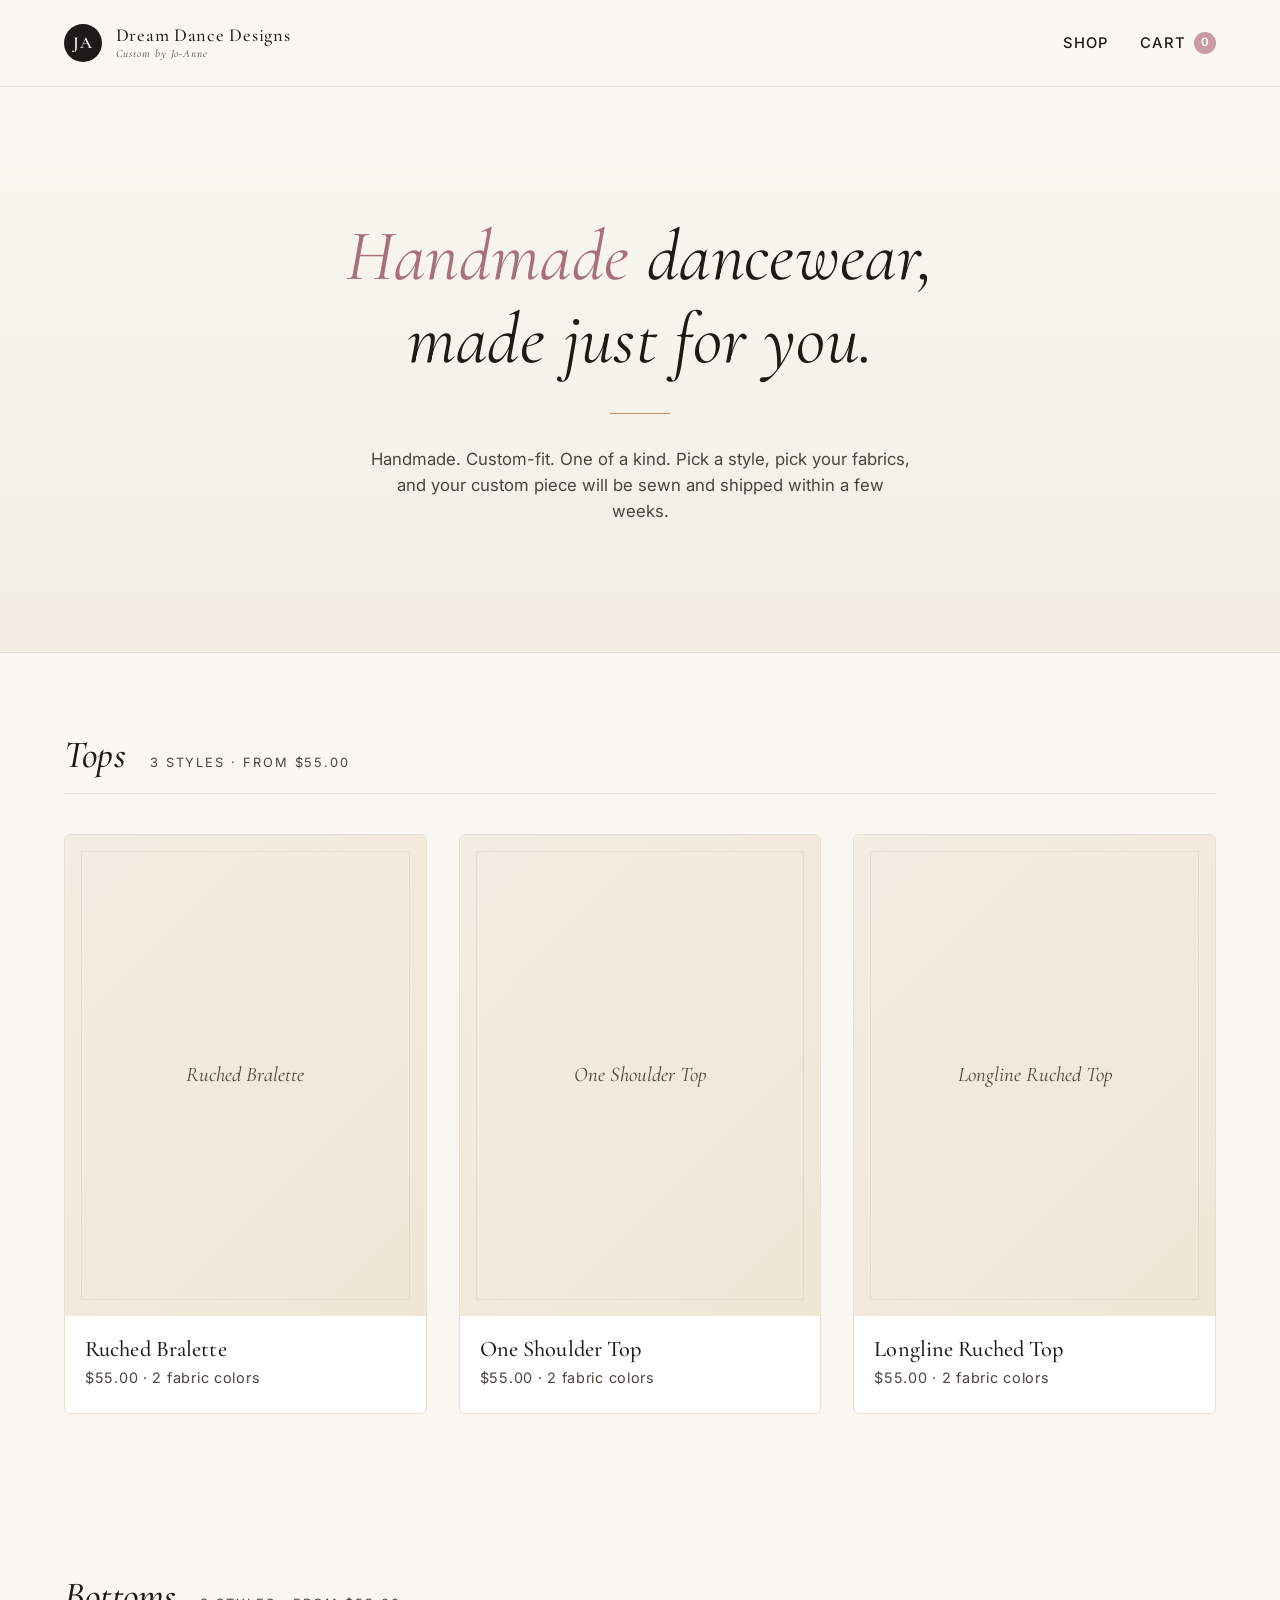
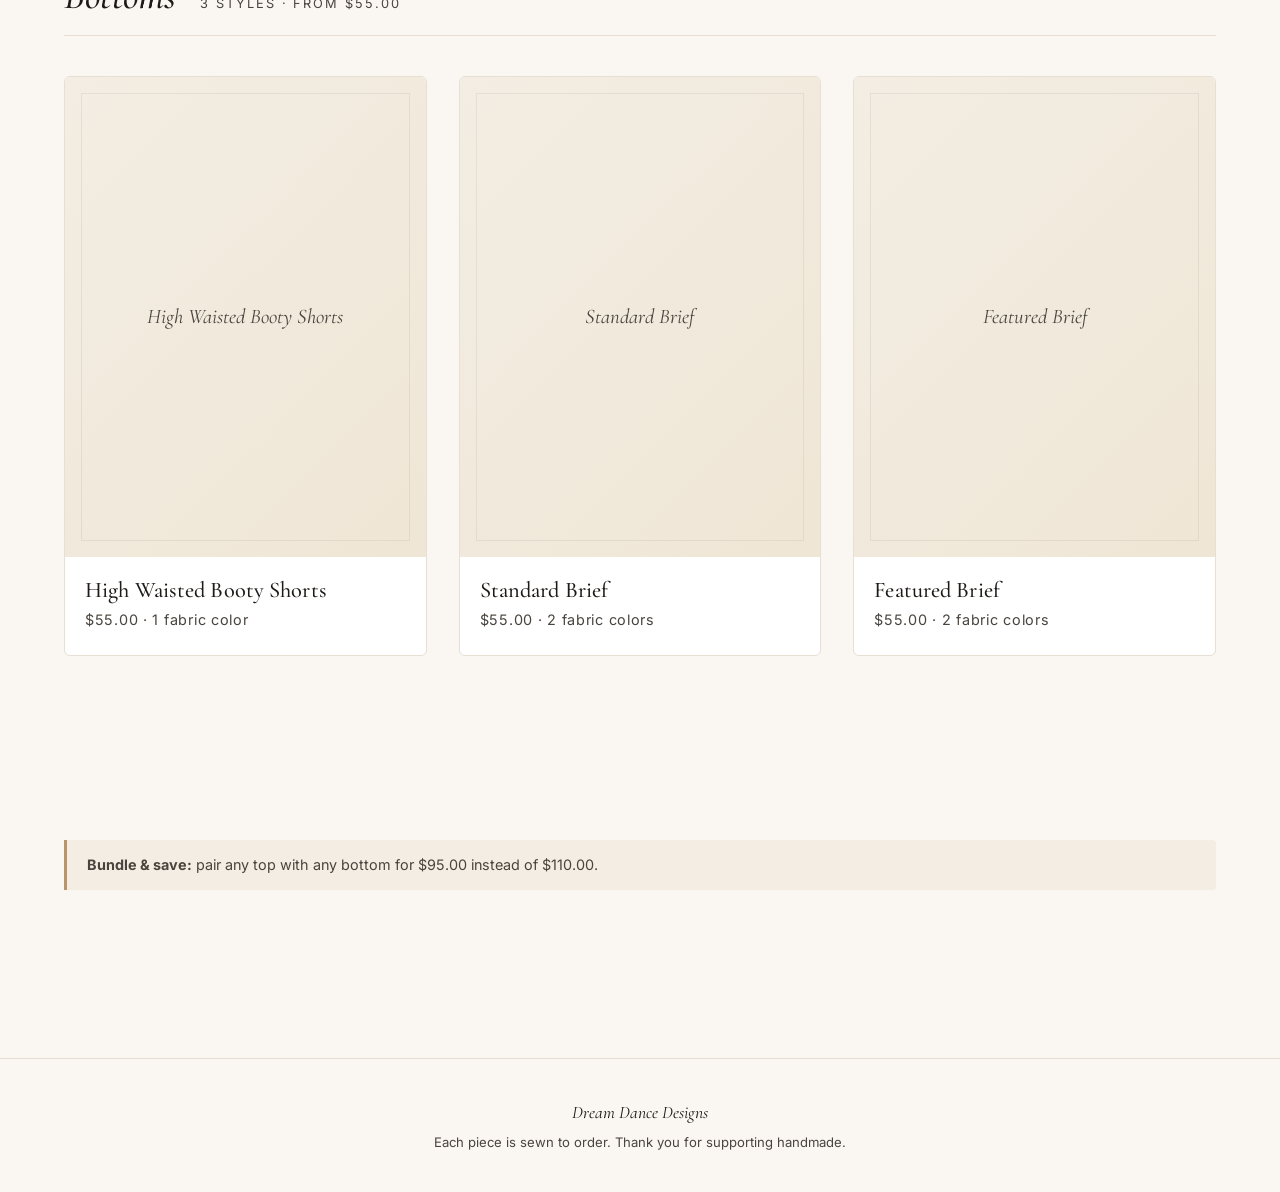
==== dancewear-site/index.html @ dc489071 "Add files via upload" ====
<!DOCTYPE html>
<html lang="en">
<head>
  <meta charset="UTF-8" />
  <meta name="viewport" content="width=device-width, initial-scale=1.0" />
  <title>Custom Dancewear by Jo-Anne</title>
  <meta name="description" content="Handmade, custom-fit dancewear. Pick your style, pick your fabrics, made to order." />
  <link rel="preconnect" href="https://fonts.googleapis.com">
  <link rel="preconnect" href="https://fonts.gstatic.com" crossorigin>
  <link href="https://fonts.googleapis.com/css2?family=Cormorant+Garamond:ital,wght@0,400;0,500;0,600;1,400&family=Inter:wght@300;400;500;600&display=swap" rel="stylesheet">
  <link rel="stylesheet" href="styles.css?v=6">
</head>
<body>
  <header class="site-header">
    <a href="#/" class="brand">
      <span class="brand-mark">JA</span>
      <span class="brand-name" id="brand-name">Custom Dancewear by Jo-Anne</span>
    </a>
    <nav>
      <a href="#/" class="nav-link">Shop</a>
      <a href="#/cart" class="nav-link cart-link">
        Cart <span class="cart-count" id="cart-count">0</span>
      </a>
    </nav>
  </header>

  <main id="app"></main>

  <footer class="site-footer">
    <p id="footer-name">Custom Dancewear by Jo-Anne</p>
    <p class="footer-note">Each piece is sewn to order. Thank you for supporting handmade.</p>
  </footer>

  <script src="data.js?v=6"></script>
  <script src="app.js?v=6"></script>
</body>
</html>
---- dancewear-site/styles.css ----
:root {
  --cream: #faf7f2;
  --cream-2: #f3ede3;
  --ink: #1d1a17;
  --ink-soft: #4a443e;
  --rose: #c89aa3;
  --rose-deep: #a8707a;
  --gold: #b8956a;
  --line: #e6dfd2;
  --shadow: 0 6px 30px rgba(40, 30, 20, 0.08);
  --shadow-hover: 0 12px 40px rgba(40, 30, 20, 0.14);
}

* { box-sizing: border-box; margin: 0; padding: 0; }

html, body {
  background: var(--cream);
  color: var(--ink);
  font-family: 'Inter', system-ui, -apple-system, sans-serif;
  font-weight: 400;
  line-height: 1.55;
  -webkit-font-smoothing: antialiased;
  scroll-behavior: smooth;
}

h1, h2, h3, h4 {
  font-family: 'Cormorant Garamond', Georgia, serif;
  font-weight: 500;
  letter-spacing: 0.005em;
  line-height: 1.15;
  color: var(--ink);
}

a { color: inherit; text-decoration: none; }
button { font-family: inherit; cursor: pointer; border: none; background: none; color: inherit; }

/* ---------- Header ---------- */
.site-header {
  display: flex;
  justify-content: space-between;
  align-items: center;
  padding: 1.5rem clamp(1.25rem, 5vw, 4rem);
  border-bottom: 1px solid var(--line);
  background: var(--cream);
  position: sticky;
  top: 0;
  z-index: 50;
  backdrop-filter: blur(6px);
}

.brand {
  display: flex;
  align-items: center;
  gap: 0.85rem;
}

.brand-mark {
  display: inline-grid;
  place-items: center;
  width: 38px;
  height: 38px;
  border-radius: 50%;
  background: var(--ink);
  color: var(--cream);
  font-family: 'Cormorant Garamond', serif;
  font-weight: 600;
  font-size: 1.05rem;
  letter-spacing: 0.05em;
}

.brand-name {
  font-family: 'Cormorant Garamond', serif;
  font-size: 1.15rem;
  font-weight: 500;
  letter-spacing: 0.04em;
  display: flex;
  flex-direction: column;
  line-height: 1.05;
}

.brand-sub {
  font-size: 0.7rem;
  font-style: italic;
  letter-spacing: 0.08em;
  color: var(--ink-soft);
  font-weight: 400;
  margin-top: 0.15rem;
}

nav { display: flex; gap: 2rem; align-items: center; }

.nav-link {
  font-size: 0.92rem;
  letter-spacing: 0.08em;
  text-transform: uppercase;
  font-weight: 500;
  position: relative;
  transition: color 0.2s;
}

.nav-link:hover { color: var(--rose-deep); }

.cart-link { display: flex; align-items: center; gap: 0.5rem; }

.cart-count {
  display: inline-grid;
  place-items: center;
  min-width: 22px;
  height: 22px;
  padding: 0 6px;
  border-radius: 11px;
  background: var(--rose);
  color: white;
  font-size: 0.72rem;
  font-weight: 600;
  letter-spacing: 0;
  text-transform: none;
}

/* ---------- Hero ---------- */
.hero {
  padding: clamp(4rem, 10vw, 8rem) clamp(1.25rem, 5vw, 4rem);
  text-align: center;
  background: linear-gradient(180deg, var(--cream) 0%, var(--cream-2) 100%);
  border-bottom: 1px solid var(--line);
}

.hero h1 {
  font-size: clamp(2.5rem, 6vw, 4.5rem);
  font-weight: 400;
  font-style: italic;
  margin-bottom: 1rem;
}

.hero h1 .accent { color: var(--rose-deep); }

.hero p {
  max-width: 540px;
  margin: 0 auto;
  color: var(--ink-soft);
  font-size: 1.05rem;
}

.hero .divider {
  display: block;
  width: 60px;
  height: 1px;
  background: var(--gold);
  margin: 2rem auto;
}

/* ---------- Collection sections ---------- */
.collection {
  padding: clamp(3rem, 7vw, 5rem) clamp(1.25rem, 5vw, 4rem);
}

.collection-head {
  display: flex;
  align-items: baseline;
  gap: 1.5rem;
  margin-bottom: 2.5rem;
  border-bottom: 1px solid var(--line);
  padding-bottom: 1rem;
}

.collection-head h2 {
  font-size: clamp(1.8rem, 3vw, 2.5rem);
  font-style: italic;
}

.collection-head .meta {
  font-size: 0.8rem;
  letter-spacing: 0.15em;
  text-transform: uppercase;
  color: var(--ink-soft);
}

.product-grid {
  display: grid;
  grid-template-columns: repeat(auto-fit, minmax(260px, 1fr));
  gap: clamp(1.25rem, 2.5vw, 2rem);
}

.product-card {
  background: white;
  border: 1px solid var(--line);
  border-radius: 6px;
  overflow: hidden;
  transition: transform 0.3s ease, box-shadow 0.3s ease;
  cursor: pointer;
  display: flex;
  flex-direction: column;
}

.product-card:hover {
  transform: translateY(-4px);
  box-shadow: var(--shadow-hover);
}

.product-thumb {
  aspect-ratio: 3 / 4;
  background: linear-gradient(135deg, var(--cream-2) 0%, #efe6d5 100%);
  display: grid;
  place-items: center;
  color: var(--ink-soft);
  font-family: 'Cormorant Garamond', serif;
  font-style: italic;
  font-size: 1.3rem;
  position: relative;
  overflow: hidden;
}

.product-thumb img {
  width: 100%; height: 100%; object-fit: cover;
}

.product-thumb::after {
  content: "";
  position: absolute;
  inset: 1rem;
  border: 1px solid rgba(0,0,0,0.06);
  pointer-events: none;
}

.product-info {
  padding: 1.25rem 1.25rem 1.5rem;
}

.product-info h3 {
  font-size: 1.4rem;
  margin-bottom: 0.35rem;
}

.product-info .price {
  font-size: 0.9rem;
  letter-spacing: 0.05em;
  color: var(--ink-soft);
}

/* ---------- Product detail page ---------- */
.product-detail {
  padding: clamp(2rem, 5vw, 4rem) clamp(1.25rem, 5vw, 4rem);
  display: grid;
  grid-template-columns: minmax(0, 1fr) minmax(0, 1.2fr);
  gap: clamp(2rem, 4vw, 4rem);
  max-width: 1400px;
  margin: 0 auto;
}

@media (max-width: 820px) {
  .product-detail { grid-template-columns: 1fr; }
}

.back-link {
  display: inline-flex;
  align-items: center;
  gap: 0.4rem;
  font-size: 0.85rem;
  letter-spacing: 0.1em;
  text-transform: uppercase;
  color: var(--ink-soft);
  margin-bottom: 1.5rem;
  transition: color 0.2s;
}

.back-link:hover { color: var(--rose-deep); }

.detail-image {
  aspect-ratio: 3 / 4;
  background: linear-gradient(135deg, var(--cream-2) 0%, #efe6d5 100%);
  border-radius: 6px;
  display: grid;
  place-items: center;
  color: var(--ink-soft);
  font-family: 'Cormorant Garamond', serif;
  font-style: italic;
  font-size: 1.5rem;
  position: relative;
  overflow: hidden;
  border: 1px solid var(--line);
}

.detail-image img { width: 100%; height: 100%; object-fit: cover; }

.detail-image::after {
  content: "";
  position: absolute;
  inset: 1.5rem;
  border: 1px solid rgba(0,0,0,0.06);
  pointer-events: none;
}

.detail-info h1 {
  font-size: clamp(2rem, 4vw, 3rem);
  font-style: italic;
  margin-bottom: 0.5rem;
}

.detail-info .price-line {
  font-size: 1rem;
  color: var(--ink-soft);
  margin-bottom: 1.5rem;
  padding-bottom: 1.5rem;
  border-bottom: 1px solid var(--line);
}

.detail-info .desc {
  color: var(--ink-soft);
  margin-bottom: 2rem;
  font-size: 0.98rem;
}

/* ---------- Fabric picker ---------- */
.picker-section {
  margin-bottom: 2rem;
}

.picker-label {
  display: flex;
  justify-content: space-between;
  align-items: baseline;
  margin-bottom: 0.75rem;
}

.picker-label h4 {
  font-size: 1.2rem;
  font-style: italic;
}

.picker-label .selected {
  font-size: 0.85rem;
  color: var(--rose-deep);
  font-weight: 500;
}

.texture-tabs {
  display: flex;
  gap: 0.5rem;
  margin-bottom: 1rem;
  flex-wrap: wrap;
}

.texture-tab {
  padding: 0.5rem 1rem;
  border: 1px solid var(--line);
  border-radius: 999px;
  font-size: 0.82rem;
  letter-spacing: 0.05em;
  color: var(--ink-soft);
  background: white;
  transition: all 0.2s;
}

.texture-tab:hover { border-color: var(--rose); color: var(--ink); }

.texture-tab.active {
  background: var(--ink);
  color: var(--cream);
  border-color: var(--ink);
}

.texture-note {
  font-size: 0.82rem;
  color: var(--ink-soft);
  font-style: italic;
  margin-bottom: 1rem;
}

.swatch-grid {
  display: grid;
  grid-template-columns: repeat(auto-fill, minmax(56px, 1fr));
  gap: 0.5rem;
}

.swatch {
  aspect-ratio: 1;
  border-radius: 4px;
  cursor: pointer;
  position: relative;
  border: 2px solid transparent;
  transition: transform 0.15s, border-color 0.15s;
  background-size: cover;
  background-position: center;
  box-shadow: inset 0 0 0 1px rgba(0,0,0,0.06);
}

.swatch:hover { transform: scale(1.08); }

.swatch.selected {
  border-color: var(--ink);
  transform: scale(1.05);
}

.swatch.selected::after {
  content: "✓";
  position: absolute;
  inset: 0;
  display: grid;
  place-items: center;
  color: white;
  text-shadow: 0 1px 3px rgba(0,0,0,0.4);
  font-weight: 700;
  font-size: 1rem;
}

/* sparkle/ribbed visual hint */
.swatch.sparkle {
  background-image:
    radial-gradient(rgba(255,255,255,0.4) 1px, transparent 1.5px),
    radial-gradient(rgba(255,255,255,0.25) 1px, transparent 1.5px);
  background-size: 6px 6px, 9px 9px;
  background-position: 0 0, 3px 3px;
}

.swatch.ribbed {
  background-image: repeating-linear-gradient(
    90deg,
    rgba(0,0,0,0.08) 0,
    rgba(0,0,0,0.08) 1px,
    transparent 1px,
    transparent 4px
  );
}

.swatch-tooltip {
  position: fixed;
  background: var(--ink);
  color: var(--cream);
  font-size: 0.75rem;
  padding: 0.35rem 0.6rem;
  border-radius: 4px;
  pointer-events: none;
  z-index: 100;
  white-space: nowrap;
  opacity: 0;
  transition: opacity 0.15s;
}

/* ---------- Add to cart button ---------- */
.add-to-cart {
  width: 100%;
  padding: 1.1rem 1.5rem;
  background: var(--ink);
  color: var(--cream);
  font-size: 0.9rem;
  letter-spacing: 0.15em;
  text-transform: uppercase;
  font-weight: 500;
  border-radius: 4px;
  margin-top: 1rem;
  transition: background 0.2s, transform 0.1s;
}

.add-to-cart:hover { background: var(--rose-deep); }
.add-to-cart:active { transform: scale(0.99); }
.add-to-cart:disabled {
  background: var(--line);
  color: var(--ink-soft);
  cursor: not-allowed;
}

/* ---------- Cart page ---------- */
.cart-page {
  padding: clamp(2rem, 5vw, 4rem) clamp(1.25rem, 5vw, 4rem);
  max-width: 900px;
  margin: 0 auto;
}

.cart-page h1 {
  font-size: clamp(2rem, 4vw, 3rem);
  font-style: italic;
  margin-bottom: 0.5rem;
}

.cart-page > p.lead {
  color: var(--ink-soft);
  margin-bottom: 2.5rem;
  padding-bottom: 2rem;
  border-bottom: 1px solid var(--line);
}

.cart-item {
  display: grid;
  grid-template-columns: 80px 1fr auto;
  gap: 1.25rem;
  padding: 1.25rem 0;
  border-bottom: 1px solid var(--line);
  align-items: center;
}

.cart-item-thumb {
  width: 80px; aspect-ratio: 3/4;
  background: var(--cream-2);
  border-radius: 4px;
  display: grid; place-items: center;
  font-family: 'Cormorant Garamond', serif;
  font-style: italic;
  color: var(--ink-soft);
  font-size: 0.9rem;
  text-align: center;
  padding: 0.5rem;
}

.cart-item-info h4 {
  font-size: 1.2rem;
  font-style: italic;
  margin-bottom: 0.35rem;
}

.cart-item-info .details {
  font-size: 0.85rem;
  color: var(--ink-soft);
  line-height: 1.5;
}

.cart-item-info .details strong { color: var(--ink); font-weight: 500; }

.cart-item-actions {
  display: flex;
  flex-direction: column;
  align-items: flex-end;
  gap: 0.5rem;
}

.cart-item-price {
  font-size: 1rem;
  font-weight: 500;
}

.cart-item-remove {
  font-size: 0.78rem;
  color: var(--ink-soft);
  text-transform: uppercase;
  letter-spacing: 0.1em;
  transition: color 0.2s;
}

.cart-item-remove:hover { color: var(--rose-deep); }

.bundle-note {
  background: var(--cream-2);
  border-left: 3px solid var(--gold);
  padding: 0.85rem 1.25rem;
  margin: 1.5rem 0;
  font-size: 0.9rem;
  color: var(--ink-soft);
  border-radius: 0 4px 4px 0;
}

.cart-totals {
  margin: 2rem 0;
  padding-top: 1.5rem;
  border-top: 2px solid var(--ink);
}

.cart-totals .row {
  display: flex;
  justify-content: space-between;
  padding: 0.5rem 0;
  font-size: 0.95rem;
  color: var(--ink-soft);
}

.cart-totals .row.total {
  font-size: 1.4rem;
  color: var(--ink);
  font-weight: 500;
  margin-top: 0.5rem;
  padding-top: 1rem;
  border-top: 1px solid var(--line);
}

.empty-cart {
  text-align: center;
  padding: 4rem 1rem;
  color: var(--ink-soft);
}

.empty-cart h2 {
  font-style: italic;
  margin-bottom: 1rem;
}

.empty-cart a {
  color: var(--rose-deep);
  font-weight: 500;
  text-decoration: underline;
}

/* ---------- Checkout sections (customer form + payment) ---------- */
.checkout-section {
  margin-top: 2.5rem;
  padding: 2rem;
  background: white;
  border: 1px solid var(--line);
  border-radius: 6px;
}

.checkout-section h2 {
  font-size: 1.6rem;
  font-style: italic;
  margin-bottom: 0.5rem;
}

.pay-note {
  color: var(--ink-soft);
  font-size: 0.92rem;
  margin-bottom: 1.5rem;
}

.form-grid {
  display: grid;
  grid-template-columns: 1fr 1fr;
  gap: 1rem;
}

@media (max-width: 600px) { .form-grid { grid-template-columns: 1fr; } }

.field { display: flex; flex-direction: column; gap: 0.35rem; }
.field.full { grid-column: 1 / -1; }
.field span {
  font-size: 0.78rem;
  letter-spacing: 0.1em;
  text-transform: uppercase;
  color: var(--ink-soft);
  font-weight: 500;
}
.field input, .field textarea {
  font-family: inherit;
  font-size: 0.95rem;
  padding: 0.7rem 0.85rem;
  border: 1px solid var(--line);
  border-radius: 4px;
  background: var(--cream);
  color: var(--ink);
  resize: vertical;
  transition: border-color 0.2s;
}
.field input:focus, .field textarea:focus {
  outline: none;
  border-color: var(--rose);
}

.field input.invalid, .field textarea.invalid {
  border-color: #c8483a;
  background: #fdf3f1;
}

/* ---------- Size chart ---------- */
.size-chart {
  margin-top: 1rem;
  background: white;
  border: 1px solid var(--line);
  border-radius: 6px;
  overflow: hidden;
}
.size-chart > summary {
  list-style: none;
  cursor: pointer;
  padding: 1rem 1.25rem;
  display: flex;
  justify-content: space-between;
  align-items: baseline;
  font-family: 'Cormorant Garamond', serif;
  font-style: italic;
  font-size: 1.15rem;
  transition: background 0.15s;
  user-select: none;
}
.size-chart > summary::-webkit-details-marker { display: none; }
.size-chart > summary::after {
  content: "+";
  font-size: 1.4rem;
  color: var(--ink-soft);
  font-style: normal;
  transition: transform 0.2s;
  margin-left: 0.5rem;
}
.size-chart[open] > summary::after { content: "−"; }
.size-chart > summary:hover { background: var(--cream-2); }
.size-chart .size-hint {
  font-size: 0.78rem;
  letter-spacing: 0.08em;
  text-transform: uppercase;
  font-family: 'Inter', sans-serif;
  font-style: normal;
  color: var(--ink-soft);
  margin-right: auto;
  margin-left: 1rem;
}
.size-chart-body {
  padding: 0.5rem 1.25rem 1.25rem;
  border-top: 1px solid var(--line);
}
.size-section {
  font-family: 'Cormorant Garamond', serif;
  font-style: italic;
  font-size: 1.05rem;
  margin: 1rem 0 0.5rem;
  color: var(--ink);
}
.size-table-wrap { overflow-x: auto; }
.size-table {
  width: 100%;
  border-collapse: collapse;
  font-size: 0.85rem;
}
.size-table th, .size-table td {
  padding: 0.5rem 0.6rem;
  text-align: left;
  border-bottom: 1px solid var(--line);
}
.size-table thead th {
  font-size: 0.72rem;
  letter-spacing: 0.1em;
  text-transform: uppercase;
  color: var(--ink-soft);
  font-weight: 500;
  background: var(--cream-2);
}
.size-table tbody th {
  font-weight: 500;
  color: var(--ink);
  white-space: nowrap;
}
.size-table tbody td {
  color: var(--ink-soft);
}
.size-note {
  margin-top: 0.85rem;
  font-size: 0.82rem;
  color: var(--ink-soft);
  font-style: italic;
}

.pay-card {
  display: block;
  padding: 1.5rem;
  border: 1px solid var(--line);
  border-radius: 4px;
  background: var(--cream);
  text-align: center;
  transition: border-color 0.2s, transform 0.2s;
}

.pay-card:hover {
  border-color: var(--rose);
  transform: translateY(-2px);
}

.pay-card.solo { max-width: 100%; margin-bottom: 1.5rem; }

.pay-card .label {
  font-size: 0.78rem;
  letter-spacing: 0.15em;
  text-transform: uppercase;
  color: var(--ink-soft);
  margin-bottom: 0.5rem;
}

.pay-card .handle {
  font-family: 'Cormorant Garamond', serif;
  font-size: 1.5rem;
  font-style: italic;
}

.pay-card .amount {
  font-size: 1rem;
  color: var(--rose-deep);
  margin-top: 0.5rem;
  font-weight: 500;
}

.confirm-box {
  display: flex;
  gap: 0.85rem;
  align-items: flex-start;
  padding: 1rem 1.25rem;
  background: var(--cream-2);
  border: 1px solid var(--line);
  border-radius: 4px;
  margin-bottom: 1.25rem;
  cursor: pointer;
  font-size: 0.95rem;
  transition: border-color 0.2s, background 0.2s;
}

.confirm-box:hover { border-color: var(--rose); }
.confirm-box input { margin-top: 0.25rem; width: 18px; height: 18px; accent-color: var(--rose-deep); flex-shrink: 0; }
.confirm-box strong { color: var(--ink); font-weight: 600; }

.contact-line {
  margin-top: 1rem;
  font-size: 0.88rem;
  color: var(--ink-soft);
  text-align: center;
}

.contact-line a { color: var(--rose-deep); text-decoration: underline; }

/* ---------- Receipt page ---------- */
.receipt-banner {
  text-align: center;
  padding: 2rem 1rem 2.5rem;
  border-bottom: 1px solid var(--line);
  margin-bottom: 2rem;
}

.receipt-banner .check {
  display: inline-grid;
  place-items: center;
  width: 56px; height: 56px;
  border-radius: 50%;
  background: var(--rose);
  color: white;
  font-size: 1.8rem;
  margin: 0 auto 1rem;
}

.receipt-banner h1 {
  font-size: clamp(2rem, 4vw, 3rem);
  font-style: italic;
  margin-bottom: 0.5rem;
}

.receipt-banner .lead {
  color: var(--ink-soft);
}

.order-meta {
  display: grid;
  grid-template-columns: 1fr 1fr;
  gap: 1rem;
  margin-bottom: 2rem;
  padding: 1.25rem 1.5rem;
  background: var(--cream-2);
  border-radius: 6px;
}

.order-meta > div { display: flex; flex-direction: column; gap: 0.25rem; }
.order-meta .label {
  font-size: 0.72rem;
  letter-spacing: 0.15em;
  text-transform: uppercase;
  color: var(--ink-soft);
}
.order-meta .value {
  font-size: 1rem;
  color: var(--ink);
  font-weight: 500;
}
.mono { font-family: ui-monospace, 'SF Mono', Menlo, monospace; letter-spacing: 0.02em; }

.receipt-section {
  margin-bottom: 2rem;
  padding: 1.5rem 0;
  border-bottom: 1px solid var(--line);
}
.receipt-section h2 {
  font-size: 1.4rem;
  font-style: italic;
  margin-bottom: 1rem;
}
.receipt-section .address {
  line-height: 1.7;
  color: var(--ink-soft);
  font-size: 0.95rem;
}
.receipt-section .address strong { color: var(--ink); font-weight: 500; }
.receipt-section .notes {
  margin-top: 0.85rem;
  padding: 0.75rem 1rem;
  background: var(--cream-2);
  border-radius: 4px;
  font-size: 0.92rem;
  color: var(--ink-soft);
}
.receipt-section .notes strong { color: var(--ink); }

.action-section { background: var(--cream-2); padding: 2rem; border-radius: 6px; border: 1px solid var(--line); }
.action-section.status-good {
  background: #f0f6ee;
  border-color: #c8d9c0;
}
.action-section.status-good h2 { color: #2c5e2e; }
.action-section.status-warn {
  background: #fdf5ee;
  border-color: #e6c8a8;
}
.action-section.status-warn h2 { color: #8a4f1c; }

/* ---------- Size selector ---------- */
.size-select {
  font-family: inherit;
  font-size: 0.95rem;
  padding: 0.7rem 0.85rem;
  border: 1px solid var(--line);
  border-radius: 4px;
  background: var(--cream);
  color: var(--ink);
  width: 100%;
  cursor: pointer;
  transition: border-color 0.2s;
}
.size-select:focus {
  outline: none;
  border-color: var(--rose);
}
.size-select:hover { border-color: var(--rose); }

/* ---------- Fulfillment options ---------- */
.fulfillment-options {
  display: grid;
  gap: 0.85rem;
}
.fulfill-option {
  display: flex;
  gap: 1rem;
  align-items: flex-start;
  padding: 1.1rem 1.25rem;
  border: 1.5px solid var(--line);
  border-radius: 6px;
  cursor: pointer;
  background: var(--cream);
  transition: border-color 0.2s, background 0.2s;
}
.fulfill-option:hover { border-color: var(--rose); }
.fulfill-option.selected {
  border-color: var(--ink);
  background: white;
}
.fulfill-option input[type="radio"] {
  margin-top: 0.3rem;
  accent-color: var(--ink);
  width: 18px; height: 18px;
  flex-shrink: 0;
}
.fulfill-body { flex: 1; min-width: 0; }
.fulfill-head {
  display: flex;
  justify-content: space-between;
  align-items: baseline;
  margin-bottom: 0.3rem;
}
.fulfill-head strong {
  font-family: 'Cormorant Garamond', serif;
  font-style: italic;
  font-size: 1.2rem;
  font-weight: 500;
}
.fulfill-price {
  font-size: 0.95rem;
  font-weight: 500;
  color: var(--ink);
}
.fulfill-price.free {
  color: #2c5e2e;
}
.fulfill-detail {
  font-size: 0.88rem;
  color: var(--ink-soft);
  line-height: 1.5;
}
.fulfill-warn {
  margin-top: 0.6rem;
  font-size: 0.82rem;
  color: #8a4f1c;
  background: #fdf5ee;
  border-left: 3px solid #e6c8a8;
  padding: 0.55rem 0.8rem;
  border-radius: 0 3px 3px 0;
  line-height: 1.45;
}
.fulfill-warn strong { color: #6e3f15; }

/* ---------- Receipt timeline block ---------- */
.timeline-block {
  background: white;
  border: 1px solid var(--line);
  border-radius: 6px;
  padding: 1.25rem 1.5rem;
  color: var(--ink-soft);
  line-height: 1.65;
}
.timeline-block p { margin-bottom: 0.75rem; }
.timeline-block p:last-child { margin-bottom: 0; }
.timeline-block strong { color: var(--ink); font-weight: 500; }

.receipt-actions {
  display: grid;
  grid-template-columns: 2fr 1fr;
  gap: 0.75rem;
  margin: 1rem 0;
}
@media (max-width: 540px) { .receipt-actions { grid-template-columns: 1fr; } }

.primary-action {
  display: inline-block;
  text-align: center;
  text-decoration: none;
}

.secondary-action {
  padding: 1.1rem 1.5rem;
  background: white;
  border: 1px solid var(--ink);
  color: var(--ink);
  font-size: 0.9rem;
  letter-spacing: 0.15em;
  text-transform: uppercase;
  font-weight: 500;
  border-radius: 4px;
  transition: background 0.2s, color 0.2s;
}
.secondary-action:hover { background: var(--ink); color: var(--cream); }

/* ---------- Toast ---------- */
.toast {
  position: fixed;
  bottom: 2rem;
  left: 50%;
  transform: translateX(-50%) translateY(20px);
  background: var(--ink);
  color: var(--cream);
  padding: 0.85rem 1.5rem;
  border-radius: 4px;
  font-size: 0.9rem;
  letter-spacing: 0.03em;
  opacity: 0;
  pointer-events: none;
  transition: opacity 0.25s, transform 0.25s;
  z-index: 100;
  box-shadow: var(--shadow);
}

.toast.show {
  opacity: 1;
  transform: translateX(-50%) translateY(0);
}

/* ---------- Footer ---------- */
.site-footer {
  margin-top: 4rem;
  padding: 2.5rem clamp(1.25rem, 5vw, 4rem);
  border-top: 1px solid var(--line);
  text-align: center;
  color: var(--ink-soft);
  font-size: 0.88rem;
}

.site-footer p:first-child {
  font-family: 'Cormorant Garamond', serif;
  font-style: italic;
  font-size: 1.1rem;
  color: var(--ink);
  margin-bottom: 0.35rem;
}

.footer-note { font-size: 0.82rem; }

/* ---------- Page transitions ---------- */
main { min-height: 60vh; animation: fadeIn 0.35s ease; }

@keyframes fadeIn {
  from { opacity: 0; transform: translateY(8px); }
  to { opacity: 1; transform: translateY(0); }
}
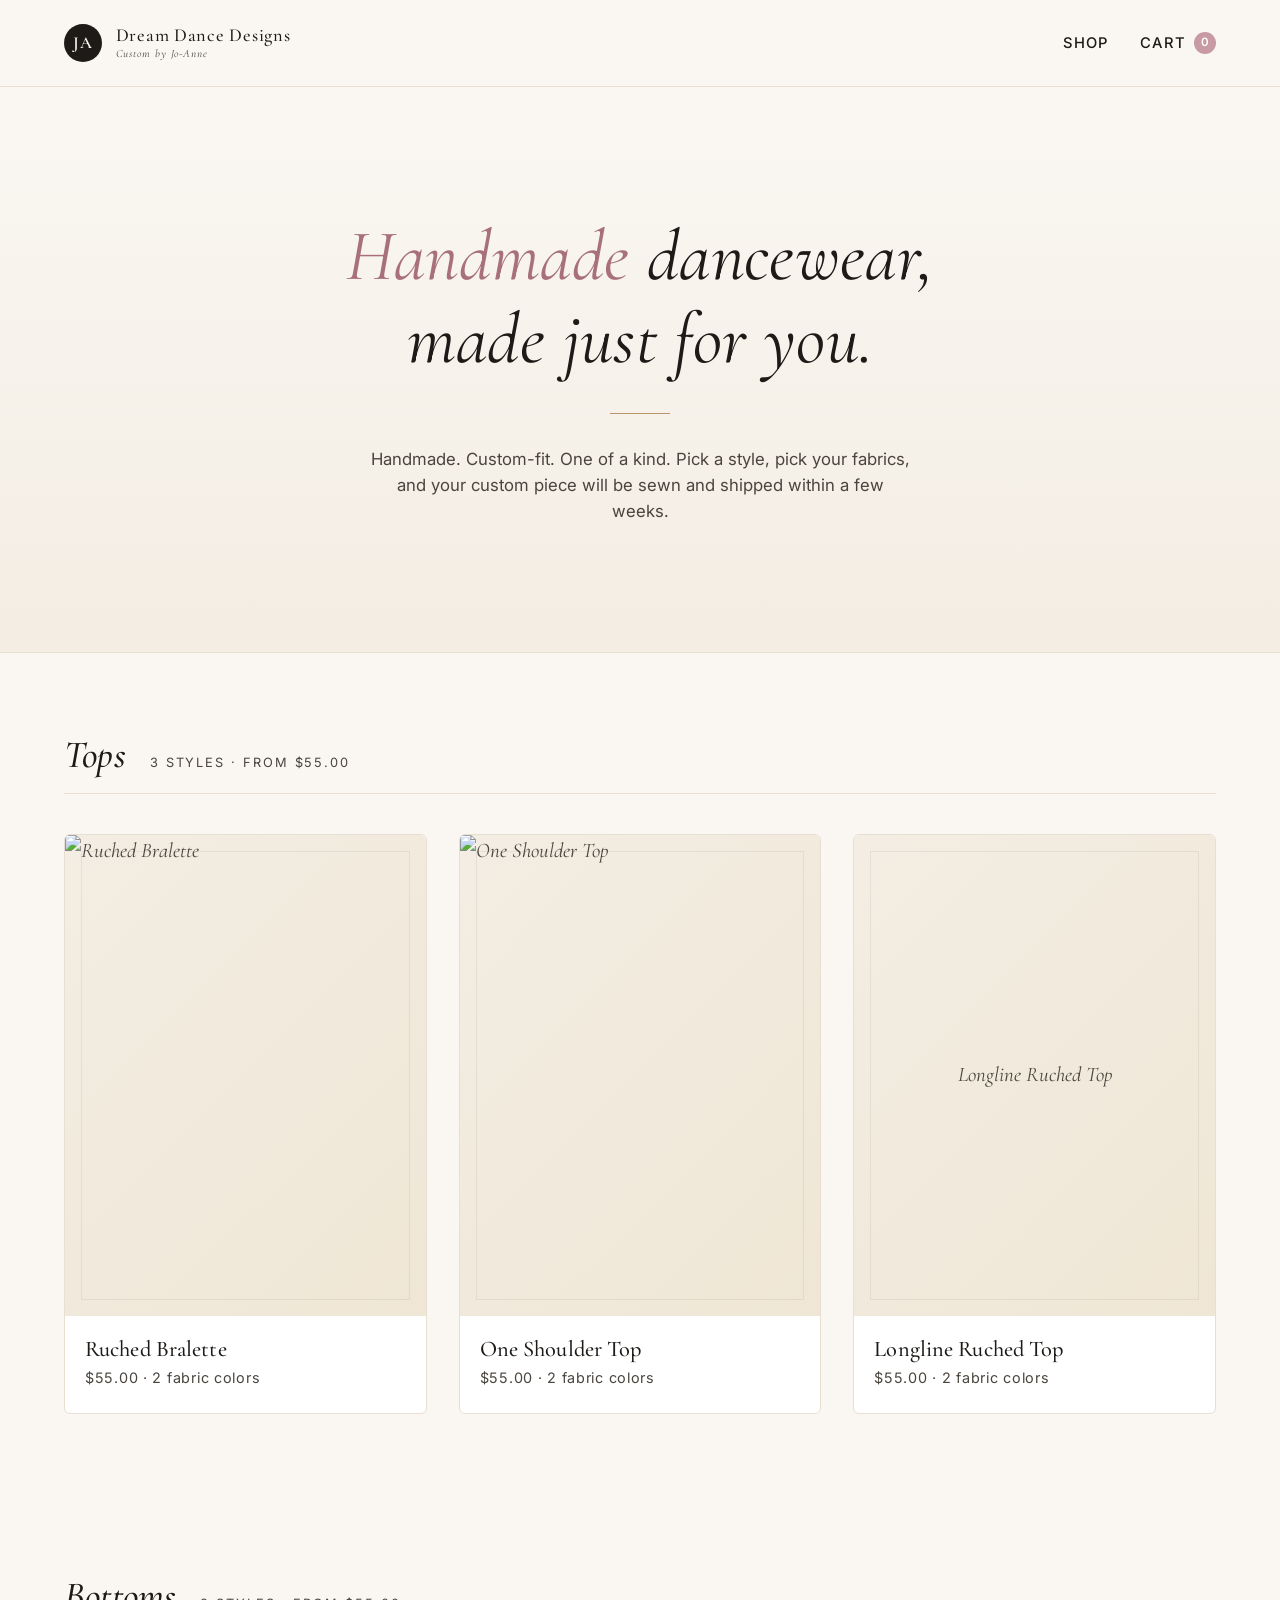
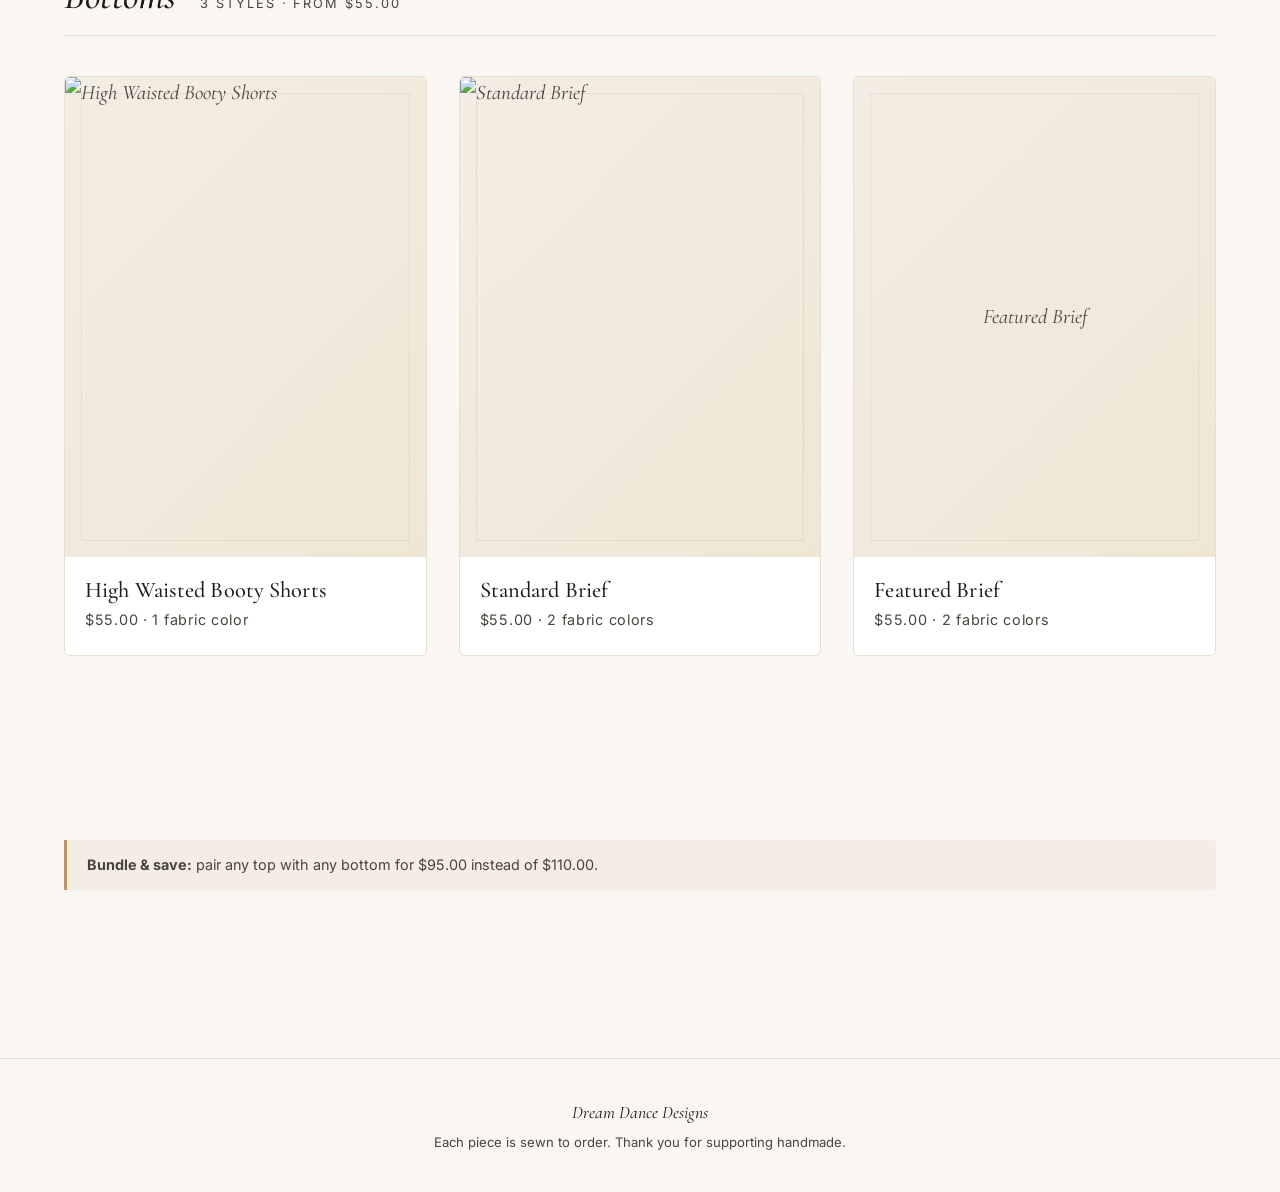
==== commit db8780a7: "Add files via upload" ====
--- a/dancewear-site/index.html
+++ b/dancewear-site/index.html
@@ -8,7 +8,7 @@
   <link rel="preconnect" href="https://fonts.googleapis.com">
   <link rel="preconnect" href="https://fonts.gstatic.com" crossorigin>
   <link href="https://fonts.googleapis.com/css2?family=Cormorant+Garamond:ital,wght@0,400;0,500;0,600;1,400&family=Inter:wght@300;400;500;600&display=swap" rel="stylesheet">
-  <link rel="stylesheet" href="styles.css?v=6">
+  <link rel="stylesheet" href="styles.css?v=7">
 </head>
 <body>
   <header class="site-header">
@@ -31,7 +31,7 @@
     <p class="footer-note">Each piece is sewn to order. Thank you for supporting handmade.</p>
   </footer>
 
-  <script src="data.js?v=6"></script>
-  <script src="app.js?v=6"></script>
+  <script src="data.js?v=7"></script>
+  <script src="app.js?v=7"></script>
 </body>
 </html>
